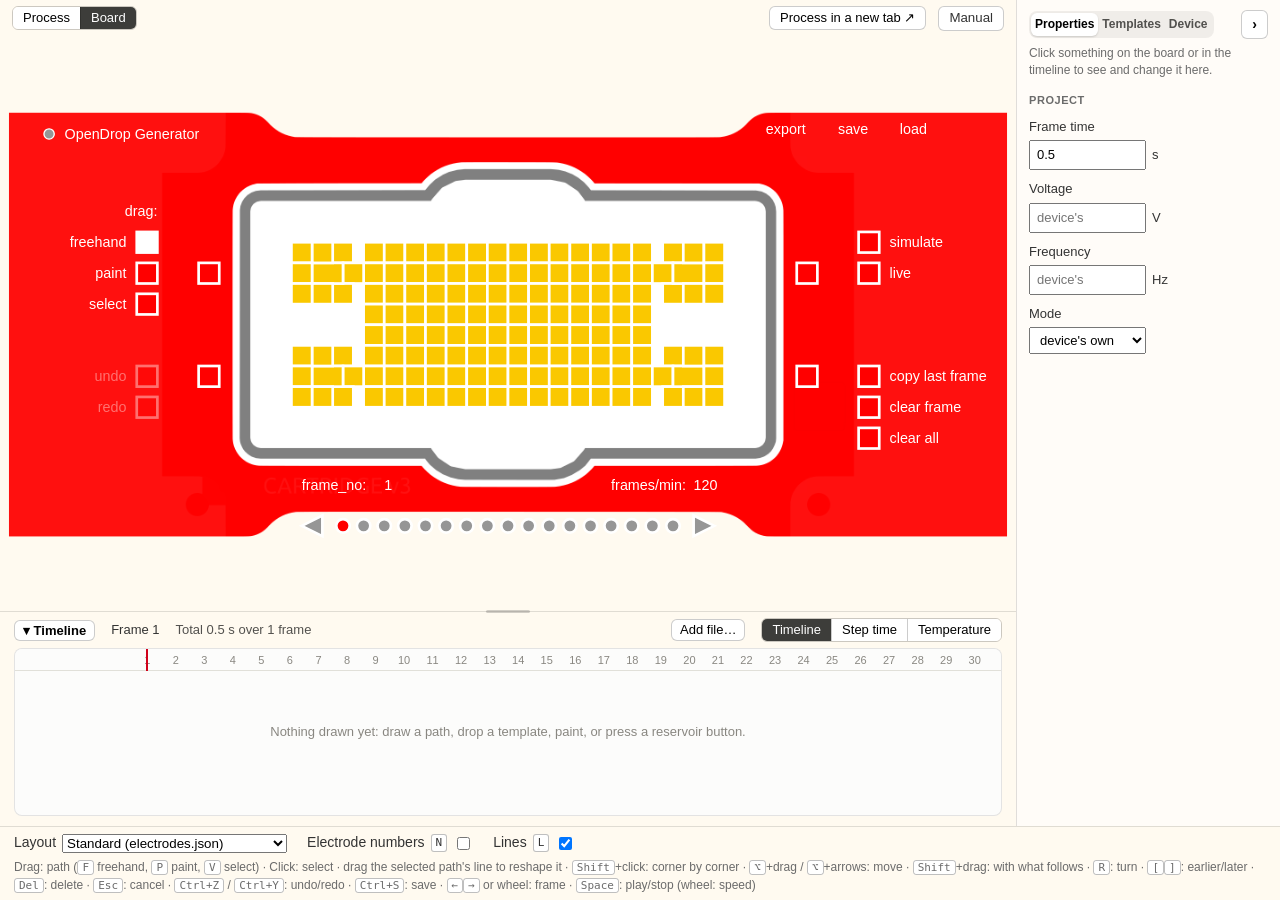
==== index.html @ f2b0760f "Messages on the device's screen; Ask/Measure can show on it - Custom firmware byte 17 (ControlBytesI" ====
<!DOCTYPE html>
<html lang="en">
<head>
  <meta charset="utf-8">
  <meta name="viewport" content="width=device-width, initial-scale=1">
  <title>OpenDrop Generator</title>
  <link rel="stylesheet" href="css/app.css">
</head>
<body>
  <div id="main">
    <div id="work">
      <div id="stage">
        <div id="viewbar">
          <span class="segmented" role="group" aria-label="View">
            <button type="button" data-view="process" aria-pressed="false"
                    title="The process: tiles for each step, decisions and loops">Process</button>
            <button type="button" data-view="board" aria-pressed="true" title="The electrode board">Board</button>
          </span>
          <span id="viewbar-where"></span>
          <span class="spacer"></span>
          <span id="run-controls" hidden>
            <button type="button" id="run-start" title="Run the process from Start: each step plays on the board, and you are asked at Measure and Ask tiles. With live on, the OpenDrop follows the run">▶ Run</button>
            <button type="button" id="run-pause" hidden>⏸ Pause</button>
            <button type="button" id="run-stop" hidden>■ Stop</button>
            <span id="run-state"></span>
          </span>
          <button type="button" id="open-tab" title="The other view in a second browser tab; both stay in step">Board in a new tab ↗</button>
          <a id="manual-link" href="manual.html" target="_blank" rel="noopener"
             title="How to use the app, with examples of processes (opens in a new tab)">Manual</a>
        </div>
        <div id="stage-area">
          <svg id="board" xmlns="http://www.w3.org/2000/svg" preserveAspectRatio="xMidYMid meet"
               role="img" aria-label="OpenDrop electrode array"></svg>
          <div id="process-view" hidden></div>
          <div id="run-log" class="run-log" hidden></div>
        </div>
      </div>

      <section id="timing" aria-label="Frame timing">
        <div id="timing-resize" role="separator" aria-orientation="horizontal" aria-label="Timeline height"
             title="Drag to make the timeline taller or shorter; double-click for the usual height"></div>
        <div class="timing-bar">
          <button type="button" id="timing-toggle" class="panel-toggle" aria-expanded="true"
                  title="Minimise the timeline panel"><span class="arrow">▾</span> Timeline</button>
          <span class="timing-controls">
            <span>Frame <span id="time-frame-no">1</span></span>
          </span>
          <span id="time-total"></span>
          <span class="spacer"></span>
          <span class="chart-controls">
            <button type="button" id="add-file" title="Add an OpenDrop .json file to the project, from the frame on screen">Add file…</button>
            <span class="segmented" role="group" aria-label="View">
              <button type="button" data-view="timeline" aria-pressed="true">Timeline</button>
              <button type="button" data-view="step" aria-pressed="false">Step time</button>
              <button type="button" data-view="temp" aria-pressed="false">Temperature</button>
            </span>
          </span>
        </div>
        <div id="timeline"></div>
        <!-- The legend sits inside the chart, so switching views never changes the bar above. -->
        <div id="chart" hidden><span id="chart-legend"><i class="swatch plain"></i>a step<i class="swatch own"></i>a wait</span></div>
        <div id="temp-box" hidden>
          <div class="temp-bar">
            <span class="segmented" role="group" aria-label="Heater a click sets">
              <button type="button" data-heater="0" aria-pressed="true"><i class="swatch t1"></i>T1</button>
              <button type="button" data-heater="1" aria-pressed="false"><i class="swatch t2"></i>T2</button>
              <button type="button" data-heater="2" aria-pressed="false"><i class="swatch t3"></i>T3</button>
            </span>
            <span class="temp-key"><i class="key solid"></i>target <i class="key dashed"></i>estimate
              <i class="key dot"></i>measured <i class="key diamond"></i>waits</span>
            <span class="spacer"></span>
            <label title="How fast the heaters are assumed to warm up, for estimating waits without a device">Warms
              <input type="number" id="rate-up" min="0.1" max="600" step="any"> °C/min</label>
            <label title="How fast they are assumed to cool down">cools
              <input type="number" id="rate-down" min="0.1" max="600" step="any"> °C/min</label>
          </div>
          <div id="temp-chart"></div>
        </div>
      </section>
    </div>

    <aside id="templates" aria-label="Actions and templates">
      <button type="button" id="templates-tab" class="side-tab" aria-expanded="false"
              title="Show the panel">Properties · Templates · Device</button>
      <div id="panel">
        <div class="panel-head">
          <div class="tabs" role="tablist" aria-label="Panel">
            <button type="button" role="tab" id="tab-properties" data-tab="properties" aria-selected="true"
                    aria-controls="properties">Properties</button>
            <button type="button" role="tab" id="tab-templates" data-tab="templates" aria-selected="false"
                    aria-controls="library">Templates</button>
            <button type="button" role="tab" id="tab-device" data-tab="device" aria-selected="false"
                    aria-controls="device">Device <span id="tab-device-dot" class="dot off"></span></button>
          </div>
          <button type="button" id="templates-min" class="panel-toggle" aria-expanded="true"
                  title="Minimise the panel">›</button>
        </div>

        <div id="properties" role="tabpanel" aria-labelledby="tab-properties">
          <div id="tile-props" hidden></div>
          <div id="props-none">
            <p class="hint">Click something on the board or in the timeline to see and change it here.</p>
            <p id="props-summary" class="info"></p>
            <h3 class="props-settings">Project</h3>
            <label class="field" title="How long every step lasts (a Wait, or waiting for the heaters, lasts its own time)">Frame time
              <span class="with-unit"><input type="number" id="time-default" min="0.01" max="3600" step="any"
                     inputmode="decimal"> s</span></label>
            <div class="hv-fields" title="The electrodes' high voltage for this project (custom firmware OpenDropVCustom). Empty: the device keeps its own setting. Sent to a connected device when it changes or connects">
              <label class="field">Voltage
                <span class="with-unit"><input type="number" id="hv-volts" min="50" max="240" step="1"
                       placeholder="device's" inputmode="numeric"> V</span></label>
              <label class="field">Frequency
                <span class="with-unit"><input type="number" id="hv-hz" min="100" max="1000" step="10"
                       placeholder="device's" inputmode="numeric"> Hz</span></label>
              <label class="field">Mode
                <select id="hv-mode"><option value="">device's own</option><option value="ac">AC</option><option value="dc">DC</option></select></label>
            </div>
          </div>
          <div id="props" hidden>
            <h3 id="prop-kind">Selected</h3>
            <p id="prop-tile" class="hint" hidden></p>
            <label class="field">Name <input type="text" id="prop-name" maxlength="80" autocomplete="off"></label>
            <label class="field"><span>Droplet <span id="prop-droplet-short" class="short-name"
                     title="Its short name, used when droplets merge"></span></span>
              <input type="text" id="prop-droplet" maxlength="60" autocomplete="off" list="droplet-names"></label>
            <div class="field">Starts
              <span class="row">
                <select id="prop-start-mode">
                  <option value="frame">at frame</option>
                  <option value="after">after</option>
                </select>
                <input type="number" id="prop-start" min="1" step="1" title="First frame">
              </span>
              <span id="prop-after">
                <span id="prop-after-list"></span>
                <span class="row">
                  <button type="button" id="prop-after-add">+ also wait for…</button>
                  <label class="inline">then wait <input type="number" id="prop-delay" min="0" max="199" step="1"> frames</label>
                </span>
              </span>
            </div>
            <div class="field" id="prop-turn">Turn
              <span class="row">
                <button type="button" id="prop-turn-left" title="A quarter turn back (Shift+R)">↺ back</button>
                <button type="button" id="prop-turn-right" title="A quarter turn clockwise (R)">↻ clockwise</button>
              </span>
            </div>
            <div class="field" id="prop-size-row">Size
              <select id="prop-size"><option value="2">2 × 2</option><option value="3">3 × 3</option></select></div>
            <div class="field" id="prop-dir-row">Goes round
              <select id="prop-dir" title="Which way the droplet goes round; it starts and ends on the same electrode either way">
                <option value="cw">↻ clockwise</option><option value="ccw">↺ counter-clockwise</option></select></div>
            <label class="field" id="prop-length-row">Over (electrodes)
              <input type="number" id="prop-length" min="2" max="6" step="1"></label>
            <label class="field" id="prop-rounds-row">Rounds
              <input type="number" id="prop-rounds" min="1" max="20" step="1"></label>
            <label class="field" id="prop-frames-row">Frames
              <input type="number" id="prop-frames" min="1" step="1"></label>
            <div class="field" id="prop-temps-row">Heaters
              <span class="temp-inputs">
                <label><i class="swatch t1"></i>T1 <input type="number" id="prop-t1" min="20" max="120" step="1" placeholder="—"> °C</label>
                <label><i class="swatch t2"></i>T2 <input type="number" id="prop-t2" min="20" max="120" step="1" placeholder="—"> °C</label>
                <label><i class="swatch t3"></i>T3 <input type="number" id="prop-t3" min="20" max="120" step="1" placeholder="—"> °C</label>
              </span>
              <span class="hint">Empty: that heater stays as it was.</span>
            </div>
            <label class="check" id="prop-heatwait-row"><input type="checkbox" id="prop-heatwait"> Wait until the heaters
              get there</label>
            <label class="field" id="prop-tolerance-row">Close enough within
              <span class="with-unit"><input type="number" id="prop-tolerance" min="0.1" max="20" step="any"> °C</span></label>
            <div class="field" id="prop-magnet-row">Magnet
              <span class="row">
                <select id="prop-magnet"><option value="1">Magnet 1</option><option value="2">Magnet 2</option></select>
                <select id="prop-magnet-on"><option value="on">on</option><option value="off">off</option></select>
              </span>
            </div>
            <label class="field" id="prop-message-row" title="Shown on the OpenDrop's screen (custom firmware) from this frame on, while live or in a run; empty clears it">Text on the device's screen (up to 20 characters)
              <input type="text" id="prop-message" maxlength="20" placeholder="empty: clears the screen" autocomplete="off">
              <small id="prop-message-count" class="hint">0 / 20</small></label>
            <datalist id="droplet-names"></datalist>
            <p id="prop-info" class="info"></p>
            <div class="maker-buttons">
              <button type="button" id="prop-delete">Delete</button>
            </div>
          </div>
        </div>

        <div id="library" role="tabpanel" aria-labelledby="tab-templates" hidden>
          <p class="hint">Drag one onto the electrode the droplet is on. It starts in the frame on
            screen. <kbd>R</kbd> turns it while you drag, <kbd>Esc</kbd> cancels.</p>
          <div class="list-head">
            <h3>Yours</h3>
            <button type="button" id="template-new">+ New</button>
          </div>
          <ul id="my-templates" class="template-list"></ul>
          <p id="no-templates" class="empty">None yet. Press <b>+ New</b>, draw the operation and save
            it, or press ✎ on a built-in one to start from a copy.</p>
          <h3>Built in</h3>
          <div id="builtin-templates"></div>
          <div class="panel-foot">
            <button type="button" id="template-export">Export…</button>
            <button type="button" id="template-import">Import…</button>
          </div>
        </div>

        <div id="device" role="tabpanel" aria-labelledby="tab-device" hidden>
          <p id="device-unsupported" class="hint" hidden>This browser can't reach USB devices. Open the
            page in Chrome or Edge on a computer.</p>
          <div class="device-head">
            <span id="device-dot" class="dot off"></span>
            <div>
              <h3 id="device-state">Not connected</h3>
              <p id="device-port" class="info"></p>
            </div>
          </div>
          <div class="row">
            <button type="button" id="device-connect" class="primary">Connect…</button>
            <button type="button" id="device-disconnect" hidden>Disconnect</button>
            <button type="button" id="device-sim" hidden
                    title="A pretend OpenDrop in this page, for trying things without the device">Simulated OpenDrop</button>
          </div>
          <p id="device-pick-hint" class="hint">In the list the browser shows, look for the <b>Feather M0</b> device.</p>
          <label class="check"><input type="checkbox" id="device-auto"> Reconnect automatically when the page
            opens or the device is plugged in</label>

          <section class="device-part" id="device-live-part">
            <h4>Live</h4>
            <p class="hint">Switch live on and off with the red <b>live</b> box on the board, under
              simulate: the device then shows the frame on screen.</p>
            <div class="row">
              <button type="button" id="device-alloff" title="Live off, and every electrode off on the device">Switch all off</button>
            </div>
          </section>

          <section class="device-part" id="device-feedback-part" hidden>
            <h4>Feedback</h4>
            <label class="check"><input type="checkbox" id="device-feedback"> Show where the device senses
              droplets (dots on the board)</label>
            <p id="device-sensed" class="info"></p>
          </section>

          <section class="device-part" id="device-hv-part">
            <h4>High voltage</h4>
            <p id="device-hv-now" class="info"></p>
            <div class="row">
              <button type="button" id="device-hv-save" title="The device takes the project's voltage, frequency and mode and keeps them after it is switched off (written to its memory, with its sound and feedback settings)">Save to device</button>
            </div>
            <p class="hint">Set them for the project in Properties, under the frame time; they go to the device
              when it connects and whenever they change, until it is switched off. <b>Save to device</b> keeps
              them on it for good. Needs the custom firmware (OpenDropVCustom).</p>
          </section>

          <section class="device-part" id="device-temps-part" hidden>
            <h4>Temperatures</h4>
            <table id="device-temps">
              <thead><tr><th></th><th>Now</th><th>Target</th></tr></thead>
              <tbody></tbody>
            </table>
          </section>

          <section class="device-part">
            <h4>Sequence on the device</h4>
            <p id="device-seq" class="info"></p>
            <div class="row">
              <button type="button" id="device-load">Send to device</button>
              <button type="button" id="device-run" title="The device plays the sequence sent to it on its own, without this page (not the process's ▶ Run)">Run on the device</button>
              <button type="button" id="device-stop">Stop</button>
            </div>
            <p id="device-run-state" class="info"></p>
            <p id="device-seq-note" class="hint">To run on its own, with each frame's time, the device needs
              firmware that takes a whole sequence (protocol 1, see docs/device-protocol.md). Today's
              firmware only follows live frames: use live and play instead.</p>
          </section>
        </div>
      </div>

      <div id="maker" hidden>
        <div class="panel-head"><h2 id="maker-title">New template</h2></div>
        <p class="hint">Draw the operation on the array with any of the tools, starting in frame 1.
          The template is dropped by the leftmost electrode of
          its first frame (the top one if there are several).</p>
        <label class="field">Name <input type="text" id="template-name" maxlength="60" autocomplete="off"></label>
        <p id="maker-info" class="info"></p>
        <div class="maker-buttons">
          <button type="button" id="template-save" class="primary">Save template</button>
          <button type="button" id="template-cancel">Cancel</button>
        </div>
      </div>
    </aside>
  </div>

  <footer id="bar">
    <label>Layout <select id="layout"></select></label>
    <label>Electrode numbers <kbd>N</kbd> <input type="checkbox" id="numbers"></label>
    <label>Lines <kbd>L</kbd> <input type="checkbox" id="lines"></label>
    <span id="status" role="status" aria-live="polite"></span>
    <span id="help">
      Drag: path (<kbd>F</kbd> freehand, <kbd>P</kbd> paint, <kbd>V</kbd> select) ·
      Click: select · drag the selected path's line to reshape it · <kbd>Shift</kbd>+click: corner by corner ·
      <kbd>⌥</kbd>+drag / <kbd>⌥</kbd>+arrows: move · <kbd>Shift</kbd>+drag: with what follows · <kbd>R</kbd>: turn ·
      <kbd>[</kbd><kbd>]</kbd>: earlier/later · <kbd>Del</kbd>: delete · <kbd>Esc</kbd>: cancel ·
      <kbd data-pc="Ctrl+Z">⌘Z</kbd> / <kbd data-pc="Ctrl+Y">⇧⌘Z</kbd>: undo/redo · <kbd data-pc="Ctrl+S">⌘S</kbd>: save ·
      <kbd>←</kbd><kbd>→</kbd> or wheel: frame · <kbd>Space</kbd>: play/stop (wheel: speed)
    </span>
  </footer>

  <input type="file" id="file-input" accept=".json,.odproj.json,application/json" hidden>
  <input type="file" id="template-file" accept=".json,application/json" hidden>
  <input type="file" id="add-file-input" accept=".json,application/json" hidden>
  <div id="drag-ghost" hidden></div>

  <!-- Plain scripts (not modules) so the page also works when opened straight from disk. -->
  <script src="js/layouts-data.js"></script>
  <script src="js/layout.js"></script>
  <script src="js/model.js"></script>
  <script src="js/heat.js"></script>
  <script src="js/paths.js"></script>
  <script src="js/templates.js"></script>
  <script src="js/lines.js"></script>
  <script src="js/compile.js"></script>
  <script src="js/process.js"></script>
  <script src="js/stretch.js"></script>
  <script src="js/schedule.js"></script>
  <script src="js/device.js"></script>
  <script src="js/project.js"></script>
  <script src="js/editor.js"></script>
  <script src="js/runner.js"></script>
  <script src="js/jsonio.js"></script>
  <script src="js/device-sim.js"></script>
  <script src="js/serial.js"></script>
  <script src="js/view.js"></script>
  <script src="js/chart.js"></script>
  <script src="js/tempchart.js"></script>
  <script src="js/timeline.js"></script>
  <script src="js/processview.js"></script>
  <script src="js/processpanel.js"></script>
  <script src="js/sync.js"></script>
  <script src="js/devicepanel.js"></script>
  <script src="js/app.js"></script>
</body>
</html>
---- css/app.css ----
:root {
  --background: rgb(255, 250, 240); /* the original's background(255, 250, 240) */
  --line: rgba(0, 0, 0, 0.12);
  --muted: #6b6b6b;
  --accent: #2a78d6;
  /* Chart roles (validated: own-time accent vs the recessive default gray). */
  --chart-surface: #fcfcfb;
  --chart-own: #2a78d6;
  --chart-plain: #9c9a92;
  --chart-grid: #e1e0d9;
  --chart-axis: #c3c2b7;
  --ink-primary: #0b0b0b;
  --ink-secondary: #52514e;
  --ink-muted: #898781;
}

* {
  box-sizing: border-box;
}

/* Hidden means hidden, whatever display a rule gives the element. */
[hidden] {
  display: none !important;
}

html,
body {
  height: 100%;
  margin: 0;
}

body {
  display: flex;
  flex-direction: column;
  background: var(--background);
  color: #333;
  font: 14px/1.4 -apple-system, BlinkMacSystemFont, "Segoe UI", Helvetica, Arial, sans-serif;
}

/* Board and timing strip on the left, templates panel on the right, bar along the bottom. */
#main {
  display: flex;
  flex: 1 1 0;
  min-height: 0;
}

#work {
  display: flex;
  flex: 1 1 0;
  flex-direction: column;
  min-width: 0;
}

#stage {
  display: flex;
  flex: 1 1 0;
  flex-direction: column;
  min-height: 0;
}

/* The bar over the stage: Process | Board, where the board is in the process, the run. */
/* One row, always: text that changes while a run goes (where, run state) is cut with … rather
   than wrapping, which would take a row from the board and make it jump smaller and back. */
#viewbar {
  display: flex;
  flex: none;
  flex-wrap: nowrap;
  align-items: center;
  gap: 4px 12px;
  padding: 6px 12px;
  font-size: 13px;
}

#viewbar .spacer {
  flex: 1;
}

#viewbar button {
  padding: 2px 10px;
  border: 1px solid rgba(0, 0, 0, 0.2);
  border-radius: 6px;
  background: #fff;
  cursor: pointer;
}

#viewbar .segmented button {
  border: 0;
  border-radius: 0;
}

/* The manual, as a link that looks like the bar's buttons. */
#manual-link {
  padding: 2px 10px;
  border: 1px solid rgba(0, 0, 0, 0.2);
  border-radius: 6px;
  background: #fff;
  color: inherit;
  font-size: 13.3px;
  text-decoration: none;
}

#manual-link:hover {
  border-color: rgba(0, 0, 0, 0.35);
}

#viewbar .segmented button + button {
  border-left: 1px solid rgba(0, 0, 0, 0.2);
}

#viewbar .segmented button[aria-pressed="true"] {
  background: #3d3d3a;
  color: #fff;
}

#viewbar-where {
  flex: 0 1 auto;
  min-width: 0;
  overflow: hidden;
  color: var(--ink-secondary);
  font-weight: 600;
  text-overflow: ellipsis;
  white-space: nowrap;
}

#viewbar > :not(#viewbar-where):not(.spacer):not(#run-controls) {
  flex: none;
  white-space: nowrap;
}

#run-controls {
  display: inline-flex;
  flex: 0 1 auto;
  align-items: center;
  gap: 6px;
  min-width: 0;
}

#run-controls button {
  flex: none;
  white-space: nowrap;
}

#run-start {
  border-color: #1e7d32 !important;
  background: #1e7d32 !important;
  color: #fff;
}

#run-state {
  min-width: 0;
  overflow: hidden;
  color: #1e7d32;
  font-variant-numeric: tabular-nums;
  font-weight: 600;
  text-overflow: ellipsis;
  white-space: nowrap;
}

#stage-area {
  position: relative;
  flex: 1 1 0;
  min-height: 0;
}

button {
  font: inherit;
}

#board {
  position: absolute;
  inset: 0;
  width: 100%;
  height: 100%;
  touch-action: none; /* dragging on a touch screen edits instead of scrolling */
  user-select: none;
  -webkit-user-select: none;
}

/* While a run goes (nothing can be changed), the red frame and its buttons are greyed a bit; the
   electrodes and droplets stay as they are. */
#board .frame,
#board .labels,
#board .controls {
  transition: filter 0.2s, opacity 0.2s;
}

#board.running .frame,
#board.running .labels,
#board.running .controls {
  filter: saturate(0.35);
  opacity: 0.75;
}

#board rect,
#board circle,
#board polygon {
  stroke: #fff;
  stroke-width: 6;
}

#board text {
  fill: #fff;
  stroke: none;
  font: 500 32px "Ubuntu", "Helvetica Neue", Helvetica, Arial, sans-serif;
  pointer-events: none;
}

#board .numbers text {
  fill: rgb(123, 123, 123);
  font-size: 20px;
  text-anchor: middle;
  dominant-baseline: central;
}

#board text.end {
  text-anchor: end;
}

/* Left-hand controls: the whole box + label area is clickable and shows a hover tip. */
#board .hit {
  fill: transparent;
  stroke: none;
}

#board .unavailable {
  opacity: 0.4;
}

/* The path being drawn (not yet added to the sequence). */
#board .electrodes rect.path {
  fill: rgb(140, 190, 255);
}

#board .electrodes rect.path-end {
  fill: rgb(0, 90, 255);
}

/* A template that doesn't fit where it is being dragged. */
#board .electrodes rect.bad {
  fill: rgb(255, 165, 165);
}

#board .electrodes rect.bad-end {
  fill: rgb(215, 30, 30);
}

/* The other droplet a change would touch, where it is in that frame. */
#board .electrodes rect.clash {
  fill: rgb(120, 10, 10);
}

#board .path-badge.bad rect {
  fill: rgb(170, 20, 20);
}

#board .path-layer {
  pointer-events: none;
}

#board .path-line {
  fill: none;
  stroke: rgb(0, 45, 170);
  stroke-width: 8;
  stroke-linecap: round;
  stroke-linejoin: round;
  opacity: 0.85;
}

#board .path-arrows {
  fill: rgb(0, 45, 170);
  stroke: none;
}

#board .path-line.bad {
  stroke: rgb(200, 20, 20);
}

#board .path-arrows.bad {
  fill: rgb(200, 20, 20);
}

#board .path-start {
  fill: rgb(0, 45, 170);
  stroke-width: 4;
}

#board .path-badge rect {
  fill: rgb(0, 45, 170);
  stroke-width: 3;
}

#board .path-badge text {
  font-size: 26px;
  text-anchor: middle;
  dominant-baseline: central;
}

/* The selected action: its electrodes in the frame on screen outlined, its other frames faint. */
#board .electrodes rect.selected {
  stroke: rgb(0, 45, 170);
  stroke-width: 8;
}

#board .electrodes rect.footprint {
  fill: rgb(255, 222, 120);
}

/* Droplet paths saved as lines, and the way templates move their droplets: thin, in their
   droplet's colour (set inline), with small arrows the way the droplet goes. */
#board .lines,
#board .handles {
  pointer-events: none;
}

#board .lines .line {
  fill: none;
  stroke-width: 7;
  stroke-linecap: round;
  stroke-linejoin: round;
  opacity: 0.55;
}

#board .lines .arrows {
  stroke: none;
  opacity: 0.85;
}

#board .lines .line.selected {
  stroke-width: 12;
  opacity: 0.9;
}

#board .lines .arrows.selected {
  opacity: 1;
}

#board .lines .line.moving {
  stroke: rgb(0, 45, 170) !important;
  opacity: 0.9;
}

#board .lines .arrows.moving {
  fill: rgb(0, 45, 170) !important;
}

#board .lines .line.bad {
  stroke: rgb(200, 20, 20) !important;
  stroke-dasharray: 18 14;
  opacity: 0.9;
}

#board .lines .arrows.bad {
  fill: rgb(200, 20, 20) !important;
}

/* The selected path's points: start ring, end dot, corner squares, wait diamonds. */
#board .handles .handle {
  fill: #fff;
  stroke: rgb(0, 45, 170);
  stroke-width: 5;
}

#board .handles .handle.end {
  fill: rgb(0, 45, 170);
  stroke: #fff;
}

#board .handles .handle.wait {
  fill: rgb(255, 170, 0);
}

/* "+3 s" beside a point where the droplet waits. */
#board .handles .wait-label {
  fill: rgb(0, 45, 170);
  stroke: #fff;
  stroke-width: 6;
  stroke-linejoin: round;
  paint-order: stroke;
  font-size: 24px;
  font-weight: 700;
}

#bar {
  display: flex;
  flex-wrap: wrap;
  align-items: center;
  gap: 6px 20px;
  padding: 6px 14px;
  border-top: 1px solid rgba(0, 0, 0, 0.12);
}

#bar label {
  display: inline-flex;
  align-items: center;
  gap: 6px;
}

/* Its own width doesn't count when the bar wraps (basis 0), so a long message doesn't push the
   help onto another row and shrink the board; it is cut with … and shown whole on hover. */
#status {
  flex: 1 1 0;
  min-width: 14em;
  overflow: hidden;
  text-overflow: ellipsis;
  white-space: nowrap;
}

#status.warn {
  color: #8a5a00;
}

#status.error {
  color: #b00020;
}

#help {
  color: #6b6b6b;
  font-size: 12px;
}

kbd {
  padding: 0 4px;
  border: 1px solid rgba(0, 0, 0, 0.25);
  border-radius: 3px;
  background: #fff;
  font: 11px/1.5 ui-monospace, Menlo, Consolas, monospace;
}

/* ---- Timing strip ------------------------------------------------------------------------ */

#timing {
  --timeline-h: 168px; /* the timeline's and the chart's height: drag the edge above to change it */
  position: relative;
  flex: 0 0 auto;
  padding: 6px 14px 10px;
  border-top: 1px solid var(--line);
}

/* The timeline's top edge: drag it up or down. */
#timing-resize {
  position: absolute;
  top: -5px;
  right: 0;
  left: 0;
  z-index: 6;
  height: 9px;
  cursor: row-resize;
  touch-action: none;
}

#timing-resize::after {
  position: absolute;
  top: 3px;
  left: 50%;
  width: 44px;
  height: 3px;
  margin-left: -22px;
  border-radius: 2px;
  background: rgba(0, 0, 0, 0.18);
  content: "";
}

#timing-resize:hover::after,
#timing-resize.dragging::after {
  background: var(--accent);
}

#timing.minimised #timing-resize {
  display: none;
}

.timing-bar {
  display: flex;
  flex-wrap: wrap;
  align-items: center;
  gap: 6px 16px;
  font-size: 13px;
}

.timing-bar label {
  display: inline-flex;
  align-items: center;
  gap: 6px;
}

.timing-bar input[type="number"] {
  width: 5.5em;
  font: inherit;
}

.timing-bar .spacer {
  flex: 1;
}

.timing-controls,
.chart-controls {
  display: contents; /* their items wrap with the rest of the bar */
}

.panel-toggle {
  min-width: 26px;
  padding: 0 8px;
  font-weight: 600;
  border: 1px solid rgba(0, 0, 0, 0.2);
  border-radius: 6px;
  background: #fff;
  cursor: pointer;
  line-height: 1.5;
}

/* Minimised: one line with the total; the board gets the room. */
#timing.minimised .timing-controls,
#timing.minimised .chart-controls,
#timing.minimised #temp-box,
#timing.minimised #chart {
  display: none;
}

#timing.minimised {
  padding-bottom: 6px;
}

#time-total {
  color: var(--ink-secondary);
}

/* In the chart's top strip (the plot starts below it), so it takes no room in the bar. */
#chart-legend {
  position: absolute;
  top: 6px;
  right: 16px;
  z-index: 1;
  color: var(--ink-secondary);
  font-size: 12px;
  pointer-events: none;
}

#chart-legend .swatch {
  display: inline-block;
  width: 10px;
  height: 10px;
  margin: 0 5px 0 12px;
  border-radius: 2px;
  vertical-align: -1px;
}

.swatch.plain {
  background: var(--chart-plain);
}

.swatch.own {
  background: var(--chart-own);
}

.segmented {
  display: inline-flex;
  overflow: hidden;
  border: 1px solid rgba(0, 0, 0, 0.2);
  border-radius: 6px;
}

.segmented button {
  padding: 2px 10px;
  border: 0;
  background: #fff;
  cursor: pointer;
}

.segmented button + button {
  border-left: 1px solid rgba(0, 0, 0, 0.2);
}

.segmented button[aria-pressed="true"] {
  background: #3d3d3a;
  color: #fff;
}

#chart {
  position: relative;
  height: var(--timeline-h); /* the same as the timeline, so switching views moves nothing */
  margin-top: 6px;
  overflow: hidden;
  border: 1px solid rgba(11, 11, 11, 0.1);
  border-radius: 8px;
  background: var(--chart-surface);
}

#timeline {
  position: relative;
  height: var(--timeline-h);
  margin-top: 6px;
  overflow: hidden;
  border: 1px solid rgba(11, 11, 11, 0.1);
  border-radius: 8px;
  background: var(--chart-surface);
}

#timing.minimised #timeline {
  display: none;
}

.tl-scroll {
  position: absolute;
  inset: 0;
  overflow: auto;
}

/* Nothing in the timeline is text to select: dragging the ruler or clips shouldn't highlight it. */
.tl-canvas {
  position: relative;
  min-height: 100%;
  user-select: none;
  -webkit-user-select: none;
}

.tl-ruler {
  position: sticky;
  top: 0;
  z-index: 3;
  height: 22px;
  border-bottom: 1px solid var(--chart-grid);
  background: var(--chart-surface);
  cursor: pointer;
}

.tl-tick {
  position: absolute;
  top: 4px;
  transform: translateX(-50%);
  color: var(--ink-muted);
  font-size: 11px;
  font-variant-numeric: tabular-nums;
  pointer-events: none;
}

.tl-body {
  position: relative;
}

.tl-track {
  position: relative;
  border-bottom: 1px solid var(--chart-grid);
}

.tl-head {
  position: sticky;
  left: 0;
  z-index: 2;
  display: flex;
  align-items: center;
  gap: 6px;
  width: 118px;
  height: 100%;
  padding: 0 8px;
  border-right: 1px solid var(--chart-grid);
  background: #f3f2ee;
  font-size: 12px;
  font-weight: 600;
}

.tl-chip {
  flex: none;
  width: 9px;
  height: 9px;
  border-radius: 50%;
  background: var(--c);
}

/* A droplet's short name (D1 ...), as merged droplets are named by it; then its full name. */
.tl-short {
  flex: none;
  color: var(--c);
  font-weight: 700;
}

.tl-short + .tl-name {
  color: var(--ink-muted);
  font-weight: 500;
}

.tl-name {
  overflow: hidden;
  text-overflow: ellipsis;
  white-space: nowrap;
}

.tl-clip {
  position: absolute;
  display: flex;
  align-items: center;
  gap: 4px;
  height: 20px;
  padding: 0 5px;
  overflow: hidden;
  border: 1px solid color-mix(in srgb, var(--c) 60%, white);
  border-radius: 5px;
  background: color-mix(in srgb, var(--c) 16%, white);
  color: #222;
  font-size: 11px;
  white-space: nowrap;
  cursor: grab;
  user-select: none;
  -webkit-user-select: none;
  touch-action: none;
}

.tl-clip.selected {
  border-color: var(--c);
  background: var(--c);
  color: #fff;
}

.tl-clip.problem {
  box-shadow: 0 0 0 2px #d0021b;
}

.tl-clip.broken {
  border: 1px dashed #d0021b;
  background: #fff;
  color: #b00020;
}

.tl-mark {
  flex: none;
  opacity: 0.8;
}

.tl-label {
  overflow: hidden;
  text-overflow: ellipsis;
}

.tl-links {
  position: absolute;
  left: 0;
  overflow: visible;
  pointer-events: none;
}

/* A droplet coming in from another track, in its colour (set inline), with an arrow. */
.tl-links .tl-link {
  fill: none;
  stroke-dasharray: 4 3;
  stroke-width: 1.5;
  opacity: 0.7;
}

.tl-links .tl-arrow {
  stroke: none;
}

.tl-playhead {
  position: absolute;
  top: 0;
  z-index: 4;
  width: 2px;
  margin-left: -1px;
  background: #d0021b;
  pointer-events: none;
}

.tl-ghost {
  position: absolute;
  z-index: 5;
  height: 20px;
  border: 2px dashed var(--accent);
  border-radius: 5px;
  background: rgba(42, 120, 214, 0.15);
  pointer-events: none;
}

.tl-ghost.bad {
  border-color: #d0021b;
  background: rgba(208, 2, 27, 0.12);
}

.tl-tip {
  position: absolute;
  z-index: 6;
  max-width: 260px;
  padding: 3px 8px;
  border-radius: 6px;
  background: rgba(20, 20, 20, 0.88);
  color: #fff;
  font-size: 12px;
  pointer-events: none;
}

.tl-tip.bad {
  background: #b00020;
}

.tl-empty {
  position: absolute;
  inset: 0;
  display: flex;
  align-items: center;
  justify-content: center;
  padding: 0 20px;
  color: var(--ink-muted);
  font-size: 13px;
  text-align: center;
  pointer-events: none;
}

.tl-ghost[hidden],
.tl-tip[hidden],
.tl-empty[hidden] {
  display: none;
}

#add-file {
  padding: 1px 8px;
  border: 1px solid rgba(0, 0, 0, 0.2);
  border-radius: 6px;
  background: #fff;
  cursor: pointer;
}

.chart-svg {
  display: block;
  width: 100%;
  height: 100%;
  cursor: pointer;
  touch-action: none;
}

.chart-svg:focus-visible {
  outline: 2px solid var(--accent);
  outline-offset: -2px;
}

.chart-svg .grid {
  stroke: var(--chart-grid);
  stroke-width: 1;
}

.chart-svg .baseline {
  stroke: var(--chart-axis);
  stroke-width: 1;
}

.chart-svg .tick {
  fill: var(--ink-muted);
  font: 11px system-ui, -apple-system, "Segoe UI", sans-serif;
  font-variant-numeric: tabular-nums;
}

.chart-svg .tick.y {
  text-anchor: end;
  dominant-baseline: central;
}

.chart-svg .tick.x {
  text-anchor: middle;
}

.chart-svg .tick.now {
  fill: var(--ink-primary);
  font-weight: 600;
}

.chart-svg .current {
  fill: rgba(42, 120, 214, 0.1);
}

.chart-svg .bar {
  fill: var(--chart-plain);
}

.chart-svg .bar.own {
  fill: var(--chart-own);
}

.chart-svg .bar.hover {
  opacity: 0.7;
}

.chart-tip {
  position: absolute;
  z-index: 2;
  padding: 4px 8px;
  border: 1px solid rgba(11, 11, 11, 0.12);
  border-radius: 6px;
  background: #fff;
  box-shadow: 0 2px 8px rgba(0, 0, 0, 0.08);
  color: var(--ink-secondary);
  font-size: 12px;
  white-space: nowrap;
  pointer-events: none;
}

.chart-tip strong {
  color: var(--ink-primary);
  font-size: 13px;
}

.chart-tip .sub {
  color: var(--ink-muted);
}

/* ---- Temperature view: heaters and magnets against time ----------------------------------- */

#temp-box {
  display: flex;
  flex-direction: column;
  height: var(--timeline-h);
  margin-top: 6px;
  overflow: hidden;
  border: 1px solid rgba(11, 11, 11, 0.1);
  border-radius: 8px;
  background: var(--chart-surface);
}

#temp-box[hidden] {
  display: none;
}

.temp-bar {
  display: flex;
  flex-wrap: wrap;
  align-items: center;
  gap: 4px 12px;
  padding: 6px 10px 0;
  color: var(--ink-secondary);
  font-size: 12px;
}

.temp-bar .spacer {
  flex: 1;
}

.temp-bar input {
  width: 4.5em;
}

.temp-bar .segmented button {
  font-size: 12px;
}

.swatch.t1, .swatch.t2, .swatch.t3 {
  display: inline-block;
  width: 10px;
  height: 10px;
  margin-right: 5px;
  border-radius: 50%;
  vertical-align: -1px;
}

.swatch.t1 { background: #2a78d6; }
.swatch.t2 { background: #eb6834; }
.swatch.t3 { background: #1baf7a; }

.temp-key .key {
  display: inline-block;
  width: 16px;
  height: 0;
  margin: 0 4px 0 8px;
  vertical-align: middle;
  border-top: 2px solid var(--ink-secondary);
}

.temp-key .key.dashed {
  border-top-style: dashed;
}

.temp-key .key.dot {
  width: 6px;
  height: 6px;
  border: 0;
  border-radius: 50%;
  background: var(--ink-secondary);
}

.temp-key .key.diamond {
  width: 7px;
  height: 7px;
  border: 0;
  background: var(--ink-secondary);
  transform: rotate(45deg);
}

#temp-chart {
  position: relative;
  flex: 1;
  min-height: 0;
}

.temp-svg {
  display: block;
  width: 100%;
  height: 100%;
  touch-action: none;
  user-select: none;
  -webkit-user-select: none;
}

.temp-svg:focus-visible {
  outline: 2px solid var(--accent);
  outline-offset: -2px;
}

.temp-svg .grid { stroke: var(--chart-grid); stroke-width: 1; }
.temp-svg .baseline { stroke: var(--chart-axis); stroke-width: 1; }

.temp-svg .tick {
  fill: var(--ink-muted);
  font: 11px system-ui, -apple-system, "Segoe UI", sans-serif;
  font-variant-numeric: tabular-nums;
}

.temp-svg .tick.y { text-anchor: end; dominant-baseline: central; }
.temp-svg .tick.x { text-anchor: middle; }
.temp-svg .current { fill: rgba(42, 120, 214, 0.1); }

.temp-svg .hold {
  fill: rgba(11, 11, 11, 0.05);
  stroke: rgba(11, 11, 11, 0.18);
  stroke-dasharray: 3 3;
}

.temp-svg .hold-label,
.temp-svg .empty-label {
  fill: var(--ink-muted);
  font: 11px system-ui, -apple-system, "Segoe UI", sans-serif;
  text-anchor: middle;
}

.temp-svg .empty-label { font-size: 12px; dominant-baseline: central; }

.temp-svg .target { fill: none; stroke-width: 2; stroke-linejoin: round; }
.temp-svg .estimate { fill: none; stroke-width: 1.5; stroke-dasharray: 4 3; opacity: 0.75; }
.temp-svg .reading { stroke: var(--chart-surface); stroke-width: 1; }

.temp-svg .series-label {
  fill: var(--ink-secondary);
  font: 600 11px system-ui, -apple-system, "Segoe UI", sans-serif;
  dominant-baseline: central;
}

.temp-svg .point {
  stroke: var(--chart-surface);
  stroke-width: 2;
  cursor: grab;
}

.temp-svg .point.selected,
.temp-svg .switch.selected {
  stroke: var(--ink-primary);
  stroke-width: 2;
}

.temp-svg .lane { fill: rgba(11, 11, 11, 0.04); cursor: pointer; }
.temp-svg .magnet-on { fill: #52514e; pointer-events: none; }
.temp-svg .switch { fill: var(--ink-primary); cursor: grab; }

/* Properties: the three heaters of a temperature setting. */
.temp-inputs {
  display: flex;
  flex-direction: column;
  gap: 4px;
}

.temp-inputs input {
  width: 5em;
}

/* ---- Board: heaters and magnets under it, heater zones round the electrodes -------------- */

#board .heat-zones rect {
  fill: none;
  stroke-width: 8;
  pointer-events: none;
}

#board .heat-strip rect {
  fill: #fff;
  stroke: rgba(11, 11, 11, 0.15);
  stroke-width: 2;
}

#board .heat-strip circle {
  fill: #d8d7d0;
  stroke: #fff;
  stroke-width: 3;
}

#board .heat-strip text {
  fill: #3d3d3a;
  font-size: 22px;
  dominant-baseline: central;
  font-variant-numeric: tabular-nums;
  white-space: pre;
}

#board .heat-strip .pill.off text { fill: #898781; }
#board .heat-strip .pill.there rect { stroke: #1baf7a; stroke-width: 3; }

/* On the red frame, under the pills: white. */
#board .heat-strip text.heat-wait {
  fill: #fff;
  text-anchor: middle;
  font-size: 22px;
  font-weight: 700;
}

#board .magnet-labels text {
  fill: #3d3d3a;
  font-size: 18px;
  font-weight: 700;
  text-anchor: middle;
  dominant-baseline: central;
}

/* ---- Side panel: actions and templates --------------------------------------------------- */

#templates {
  flex: 0 0 264px;
  min-width: 0;
  padding: 10px 12px;
  overflow-x: hidden; /* everything inside wraps or shrinks to the panel's width */
  overflow-y: auto;
  border-left: 1px solid var(--line);
  background: rgba(255, 255, 255, 0.55);
}

.panel-head {
  display: flex;
  align-items: center;
  justify-content: space-between;
  gap: 4px;
}

.panel-buttons {
  display: flex;
  gap: 6px;
}

/* Minimised: a thin tab down the right-hand side that brings the panel back. */
#templates .side-tab {
  display: none;
}

#templates.minimised {
  flex-basis: 34px;
  padding: 8px 4px;
}

#templates.minimised #panel,
#templates.minimised #maker {
  display: none;
}

#templates.minimised .side-tab {
  display: block;
  width: 100%;
  padding: 10px 0;
  writing-mode: vertical-rl;
  font-weight: 600;
}

#templates h2 {
  margin: 0;
  font-size: 15px;
}

#templates h3 {
  margin: 14px 0 6px;
  color: var(--muted);
  font-size: 11px;
  letter-spacing: 0.05em;
  text-transform: uppercase;
}

#templates .hint,
#templates .empty,
#templates .info {
  margin: 6px 0;
  color: var(--muted);
  font-size: 12px;
}

#templates .info {
  color: #333;
  font-weight: 600;
}

#templates button {
  padding: 3px 10px;
  border: 1px solid rgba(0, 0, 0, 0.2);
  border-radius: 6px;
  background: #fff;
  cursor: pointer;
}

#templates button.primary {
  border-color: var(--accent);
  background: var(--accent);
  color: #fff;
}

#templates button:disabled {
  cursor: default;
  opacity: 0.5;
}

/* A group of built-in templates under its name (merge and split, mixers). */
#templates .template-group {
  margin: 10px 0 5px;
  font-size: 12px;
  font-weight: 600;
}

.template-list {
  display: grid;
  grid-template-columns: minmax(0, 1fr); /* long names get an ellipsis instead of widening cards */
  gap: 6px;
  margin: 0;
  padding: 0;
  list-style: none;
}

.template {
  display: flex;
  align-items: center;
  gap: 8px;
  padding: 6px 6px 6px 8px;
  border: 1px solid rgba(0, 0, 0, 0.14);
  border-radius: 8px;
  background: #fff;
  cursor: grab;
  touch-action: pan-y; /* a sideways drag on a touch screen picks it up; up/down scrolls */
  user-select: none;
  -webkit-user-select: none;
}

.template:hover {
  border-color: var(--accent);
}

.template .mini {
  flex: none;
}

.template .text {
  flex: 1;
  min-width: 0;
}

.template .name {
  font-size: 13px;
  font-weight: 600;
  line-height: 1.25;
  overflow-wrap: anywhere;
}

.template .steps {
  color: var(--muted);
  font-size: 12px;
}

#templates .template button {
  padding: 1px 6px;
  border: 0;
  background: none;
  color: var(--muted);
  font-size: 15px;
  line-height: 1.2;
}

#templates .template button:hover {
  background: rgba(0, 0, 0, 0.07);
  color: #000;
}

.panel-foot,
.maker-buttons {
  display: flex;
  gap: 8px;
  margin-top: 14px;
}

/* Tabs: Properties | Templates | Device. */
.tabs {
  display: flex;
  gap: 0;
  padding: 2px;
  border-radius: 8px;
  background: rgba(0, 0, 0, 0.06);
}

/* Compact, so three tabs and the minimise button fit the panel even beside a scrollbar. */
#templates .tabs button {
  position: relative;
  padding: 3px 4px;
  white-space: nowrap;
  border: 0;
  font-size: 12px;
  border-radius: 6px;
  background: none;
  color: var(--ink-secondary);
  font-weight: 600;
}

#templates .tabs button[aria-selected="true"] {
  background: #fff;
  color: #000;
  box-shadow: 0 1px 2px rgba(0, 0, 0, 0.15);
}

.list-head {
  display: flex;
  align-items: center;
  justify-content: space-between;
  margin: 14px 0 6px;
}

#templates .list-head h3 {
  margin: 0;
}

/* Properties of the selected action. */
#properties .field,
#maker .field {
  display: grid;
  gap: 4px;
  margin-top: 10px;
  font-size: 13px;
}

#properties .field input,
#properties .field select,
#maker .field input {
  padding: 4px 6px;
  font: inherit;
}

#properties .row {
  display: flex;
  flex-wrap: wrap;
  align-items: center;
  gap: 6px;
}

#properties .row select {
  flex: 1;
  min-width: 0;
}

#properties .row input[type="number"] {
  width: 5em;
}

#properties .check {
  display: flex;
  width: fit-content; /* clicking beside a checkbox's words doesn't switch it */
  align-items: flex-start;
  gap: 6px;
  margin-top: 10px;
  font-size: 13px;
}

#properties .inline {
  display: inline-flex;
  align-items: center;
  gap: 4px;
  color: var(--ink-secondary);
  font-size: 12px;
}

#properties .inline input {
  width: 4.5em;
  padding: 2px 4px;
  font: inherit;
}

#prop-after,
#prop-after-list {
  display: grid;
  gap: 4px;
}

#prop-after-list .row button {
  padding: 1px 6px;
  border: 0;
  background: none;
  color: var(--muted);
}

#prop-info {
  color: #b00020;
  font-weight: 400;
}

#prop-info.ok {
  color: var(--ink-secondary);
}

.with-unit {
  display: flex;
  align-items: center;
  gap: 6px;
}

/* The project's fields line up: the Mode select as wide as the number fields. */
.with-unit input,
#hv-mode {
  box-sizing: border-box;
  width: 9em;
}

#drag-ghost {
  position: fixed;
  z-index: 10;
  padding: 3px 10px;
  border-radius: 12px;
  background: rgb(0, 45, 170);
  box-shadow: 0 2px 8px rgba(0, 0, 0, 0.2);
  color: #fff;
  font-size: 13px;
  white-space: nowrap;
  pointer-events: none;
}

body.dragging-template,
body.dragging-template * {
  cursor: grabbing !important;
}

/* A droplet's short name next to the Droplet field. */
#properties .short-name {
  color: var(--ink-muted);
  font-weight: 600;
}

/* --- the device ------------------------------------------------------------------------------ */

/* The connection dot by the title on the board, and in the Device tab: gray = not connected,
   amber = connecting, green = answering, red = not answering. */
#board .device-dot {
  fill: rgb(150, 150, 150);
  stroke: #fff;
  stroke-width: 3;
}

#board .device-dot.connecting {
  fill: rgb(255, 190, 0);
}

#board .device-dot.on {
  fill: rgb(0, 210, 0);
}

#board .device-dot.silent {
  fill: rgb(230, 0, 0);
}

/* Where the device senses a droplet (feedback). */
#board .sensed {
  pointer-events: none;
}

#board .sensed circle {
  fill: rgb(20, 30, 90);
  stroke: #fff;
  stroke-width: 4;
  opacity: 0.85;
}

.dot {
  display: inline-block;
  flex: none;
  width: 10px;
  height: 10px;
  border-radius: 50%;
  background: rgb(160, 160, 160);
  vertical-align: middle;
}

.dot.connecting {
  background: rgb(240, 175, 0);
}

.dot.on {
  background: rgb(0, 180, 0);
}

.dot.silent {
  background: rgb(220, 0, 0);
}

/* On the Device tab's corner while a device is connected. */
#tab-device-dot {
  position: absolute;
  top: 2px;
  right: 0;
  width: 7px;
  height: 7px;
}

#tab-device-dot.off {
  display: none;
}

#device .device-head {
  display: flex;
  align-items: center;
  gap: 8px;
  margin: 12px 0 8px;
}

#device .device-head .dot {
  width: 14px;
  height: 14px;
}

#device .device-head h3 {
  margin: 0;
  color: var(--ink-primary);
  font-size: 14px;
  letter-spacing: 0;
  text-transform: none;
}

#device .device-head .info {
  margin: 2px 0 0;
  color: var(--muted);
  font-weight: 500;
}

#device .row {
  display: flex;
  flex-wrap: wrap;
  gap: 6px;
  margin-top: 8px;
}

#device .check {
  display: flex;
  width: fit-content;
  align-items: flex-start;
  gap: 6px;
  margin-top: 8px;
  font-size: 13px;
}

#device .device-part {
  margin-top: 14px;
  padding-top: 4px;
  border-top: 1px solid rgba(0, 0, 0, 0.1);
}

#device h4 {
  margin: 8px 0 2px;
  font-size: 13px;
}

#device-temps {
  border-collapse: collapse;
  font-size: 13px;
}

#device-temps th,
#device-temps td {
  padding: 3px 10px 3px 0;
  text-align: left;
}

#device-temps thead th {
  color: var(--muted);
  font-size: 11px;
  font-weight: 600;
}

#device-temps td:nth-child(2) {
  min-width: 5em;
  font-variant-numeric: tabular-nums;
}

#device-temps input {
  width: 4.5em;
  padding: 2px 4px;
  font: inherit;
}

/* --- the process view ------------------------------------------------------------------------ */

#process-view {
  position: absolute;
  inset: 0;
  overflow: hidden;
  border-top: 1px solid var(--line);
  background-color: #fbfaf6;
}

.pv-canvas {
  position: absolute;
  inset: 0;
  width: 100%;
  height: 100%;
  outline: none;
  touch-action: none;
  user-select: none;
  -webkit-user-select: none;
}

.pv-palette {
  position: absolute;
  top: 10px;
  bottom: 10px;
  left: 10px;
  display: flex;
  flex-direction: column;
  gap: 3px;
  width: 116px;
  padding: 6px;
  overflow-y: auto;
  border: 1px solid var(--line);
  border-radius: 10px;
  background: rgba(255, 255, 255, 0.92);
  box-shadow: 0 1px 3px rgba(0, 0, 0, 0.08);
}

.pv-kind {
  display: flex;
  align-items: center;
  gap: 6px;
  padding: 3px 6px;
  border: 1px solid transparent;
  border-radius: 6px;
  background: none;
  font-size: 12px;
  text-align: left;
  cursor: grab;
  touch-action: none;
}

.pv-kind:hover {
  border-color: rgba(0, 0, 0, 0.15);
  background: #fff;
}

.pv-group {
  display: flex;
  flex-direction: column;
  gap: 1px;
}

.pv-group + .pv-group {
  margin-top: 4px;
}

.pv-group-name {
  padding: 2px 6px 1px;
  color: #777;
  font-size: 10px;
  font-weight: 700;
  letter-spacing: 0.04em;
  text-transform: uppercase;
}

/* Tile icons (palette, menus, headings, tiles): line drawings in the text's colour. */
.pv-icon {
  flex: none;
  fill: none;
  stroke: currentColor;
  stroke-width: 2;
  stroke-linecap: round;
  stroke-linejoin: round;
  overflow: visible;
  vertical-align: -3px;
}

.pv-icon .solid {
  fill: currentColor;
}

.with-icon {
  display: flex;
  align-items: center;
  gap: 6px;
}

.pv-menu button {
  display: flex;
  align-items: center;
  gap: 6px;
}

.pv-tools {
  position: absolute;
  top: 10px;
  right: 10px;
  display: flex;
  gap: 6px;
}

.pv-tools button,
.pv-menu button {
  padding: 3px 10px;
  border: 1px solid rgba(0, 0, 0, 0.2);
  border-radius: 6px;
  background: #fff;
  font-size: 12px;
  cursor: pointer;
}

.pv-menu {
  position: absolute;
  z-index: 5;
  display: grid;
  gap: 2px;
  padding: 6px;
  border: 1px solid var(--line);
  border-radius: 8px;
  background: #fff;
  box-shadow: 0 4px 14px rgba(0, 0, 0, 0.15);
}

.pv-menu button {
  border-color: transparent;
  text-align: left;
}

.pv-menu button:hover {
  background: #f0f0ec;
}

.pv-canvas text {
  fill: #222;
  font: 13px -apple-system, BlinkMacSystemFont, "Segoe UI", Helvetica, Arial, sans-serif;
  pointer-events: none;
}

.pv-canvas text.centre {
  text-anchor: middle;
}

.pv-canvas .pv-name {
  font-weight: 650;
}

.pv-canvas .pv-sub {
  fill: #666;
  font-size: 11px;
}

/* The droplets a tile works on, after its name. */
.pv-canvas .pv-drops {
  fill: #8a6d1f;
  font-size: 11px;
  font-weight: 600;
}

/* Parallel and Wait for all: their name on the bar. */
.pv-canvas .pv-bar-label {
  fill: #fff;
  font-size: 11px;
  font-weight: 650;
}

.pv-tile {
  cursor: grab;
}

.pv-shape {
  fill: #fff;
  stroke: #6c86c9;
  stroke-width: 1.5;
}

.pv-tile.unplaced .pv-shape {
  stroke: #c98a00;
  stroke-dasharray: 6 4;
}

.pv-tile.start .pv-shape,
.pv-tile.end .pv-shape {
  fill: #3d3d3a;
  stroke: #3d3d3a;
}

.pv-tile.start text,
.pv-tile.end text {
  fill: #fff;
}

/* In tiles the icons take the colour of the text next to them. */
.pv-canvas .pv-icon { color: #222; }
.pv-canvas .pv-tile.start .pv-icon,
.pv-canvas .pv-tile.end .pv-icon,
.pv-canvas .pv-tile.parallel .pv-icon,
.pv-canvas .pv-tile.join .pv-icon { color: #fff; }
.pv-canvas .pv-tile.decision .pv-icon { color: #666; }

.pv-tile.measure .pv-shape,
.pv-tile.ask .pv-shape {
  fill: #fff8e1;
  stroke: #c99a00;
}

.pv-tile.decision .pv-shape {
  fill: #f6edfb;
  stroke: #8e44ad;
}

.pv-tile.repeat .pv-shape {
  fill: #e6f5f2;
  stroke: #00897b;
}

.pv-tile.parallel .pv-shape,
.pv-tile.join .pv-shape {
  fill: #5a5955;
  stroke: #5a5955;
}

.pv-tile.open .pv-shape {
  stroke: #1f6feb;
  stroke-width: 2.5;
}

.pv-tile.selected .pv-shape {
  stroke: #1f6feb;
  stroke-width: 3.5;
  filter: drop-shadow(0 0 4px rgba(31, 111, 235, 0.45));
}

.pv-tile.running .pv-shape {
  fill: #e3f6e5;
  stroke: #1e7d32;
  stroke-width: 3.5;
  animation: pv-pulse 1.2s ease-in-out infinite;
}

@keyframes pv-pulse {
  50% {
    stroke-opacity: 0.35;
  }
}

.pv-port {
  fill: #fff;
  stroke: #555;
  stroke-width: 1.5;
  cursor: crosshair;
}

.pv-port:hover {
  fill: #1f6feb;
  stroke: #1f6feb;
}

.pv-in {
  fill: #bbb;
  pointer-events: none;
}

.pv-badge circle {
  fill: #e09a00;
}

.pv-badge.error circle {
  fill: #d0021b;
}

.pv-canvas .pv-badge text {
  fill: #fff;
  font-size: 12px;
  font-weight: 700;
}

.pv-wire {
  fill: none;
  stroke: #6b6a65;
  stroke-width: 2;
}

.pv-link.back .pv-wire {
  stroke: #8e44ad;
}

.pv-hit {
  fill: none;
  stroke: transparent;
  stroke-width: 12;
  cursor: pointer;
}

.pv-tip {
  fill: #6b6a65;
}

.pv-link.back .pv-tip {
  fill: #8e44ad;
}

.pv-link.selected .pv-wire {
  stroke: #1f6feb;
  stroke-width: 3;
}

.pv-link.selected .pv-tip {
  fill: #1f6feb;
}

/* Small labels by lines (an output's name, a loop's condition): a halo of the background round
   them, so a line or a frame edge going past doesn't run through the letters. */
.pv-canvas .pv-port-label,
.pv-canvas .pv-loop-label {
  paint-order: stroke;
  stroke: #fbfaf6;
  stroke-width: 4px;
  stroke-linejoin: round;
}

.pv-canvas .pv-port-label {
  fill: #555;
  font-size: 11px;
  font-weight: 600;
}

.pv-loop {
  fill: rgba(142, 68, 173, 0.04);
  stroke: #8e44ad;
  stroke-dasharray: 7 5;
  stroke-width: 1.5;
}

.pv-loop.bad {
  stroke: #d0021b;
}

.pv-canvas .pv-loop-label {
  fill: #6c2d87;
  font-weight: 700;
}

.pv-rubber {
  fill: none;
  stroke: #1f6feb;
  stroke-dasharray: 5 4;
  stroke-width: 2;
}

.pv-rubber-tip {
  fill: #1f6feb;
  pointer-events: none;
}

.pv-ghost {
  fill: rgba(31, 111, 235, 0.08);
  stroke: #1f6feb;
  stroke-dasharray: 5 4;
}

/* The input point a new arrow snaps to, and the tile it goes into. */
.pv-in.snap {
  fill: #1f6feb;
  stroke: #fff;
  stroke-width: 2;
}

.pv-target {
  fill: rgba(31, 111, 235, 0.06);
  stroke: #1f6feb;
  stroke-width: 2;
  stroke-dasharray: 6 4;
  pointer-events: none;
}

/* The arrow a dragged tile would go on, and the hint by it. */
.pv-link.drop .pv-wire {
  stroke: #1f6feb;
  stroke-width: 4;
}

.pv-link.drop .pv-tip {
  fill: #1f6feb;
}

.pv-hint {
  pointer-events: none;
}

.pv-hint rect {
  fill: #1f6feb;
}

.pv-canvas .pv-hint text {
  fill: #fff;
  font-size: 12px;
  font-weight: 600;
}

/* Selecting with a box; panning with Space held. */
.pv-box {
  fill: rgba(31, 111, 235, 0.07);
  stroke: #1f6feb;
  stroke-width: 1;
  stroke-dasharray: 4 3;
  vector-effect: non-scaling-stroke;
  pointer-events: none;
}

#process-view.pv-space .pv-canvas,
#process-view.pv-space .pv-tile {
  cursor: grab;
}

#process-view.pv-panning .pv-canvas,
#process-view.pv-panning .pv-tile {
  cursor: grabbing;
}

/* The run log, bottom right of the process view. */
.run-log {
  position: absolute;
  right: 10px;
  bottom: 10px;
  z-index: 3;
  width: 290px;
  max-height: 45%;
  padding: 8px 10px;
  overflow: hidden;
  border: 1px solid var(--line);
  border-radius: 10px;
  background: rgba(255, 255, 255, 0.95);
  box-shadow: 0 2px 8px rgba(0, 0, 0, 0.1);
  font-size: 12px;
}

.run-log h4 {
  margin: 0 0 4px;
  cursor: pointer;
  user-select: none;
  font-size: 12px;
}

.run-log ol {
  max-height: 220px;
  margin: 0;
  padding: 0;
  overflow-y: auto;
  list-style: none;
}

.run-log .when {
  display: inline-block;
  width: 3em;
  color: var(--muted);
  font-variant-numeric: tabular-nums;
}

.run-log.folded {
  width: auto;
}

.run-log.folded h4 {
  margin: 0;
}

/* The question a run asks (a Measure or Ask tile). */
.run-ask {
  position: absolute;
  top: 50%;
  left: 50%;
  z-index: 10;
  width: 340px;
  padding: 14px 16px;
  border: 1px solid var(--line);
  border-radius: 12px;
  background: #fff;
  box-shadow: 0 8px 30px rgba(0, 0, 0, 0.25);
  transform: translate(-50%, -50%);
}

.run-ask h3 {
  margin: 0 0 6px;
  font-size: 15px;
}

.run-ask .row {
  display: flex;
  flex-wrap: wrap;
  align-items: center;
  gap: 8px;
  margin-top: 10px;
}

.run-ask .row.end {
  justify-content: flex-end;
}

.run-ask input {
  width: 7em;
  padding: 4px 6px;
  font: inherit;
}

.run-ask button {
  padding: 4px 12px;
  border: 1px solid rgba(0, 0, 0, 0.2);
  border-radius: 6px;
  background: #fff;
  cursor: pointer;
}

.run-ask button.primary {
  border-color: var(--accent);
  background: var(--accent);
  color: #fff;
}

/* The keys that answer too, beside Yes and No. */
.run-ask .keys kbd {
  margin-left: 3px;
  padding: 0 4px;
  border-color: currentColor;
  background: transparent;
  color: inherit;
  font-size: 11px;
  opacity: 0.75;
}

/* Properties of a tile. */
#tile-props h3 {
  margin: 12px 0 4px;
  color: var(--ink-primary);
  font-size: 14px;
  letter-spacing: 0;
  text-transform: none;
}

#tile-props .row {
  display: flex;
  flex-wrap: wrap;
  gap: 6px;
  margin-top: 8px;
}

#tile-props .info.ok {
  color: #1e7d32;
}

#tile-props .problems {
  margin: 8px 0;
  padding-left: 18px;
  color: #b00020;
  font-size: 12px;
}

#tile-props .field {
  display: grid;
  grid-template-columns: minmax(0, 1fr); /* fields fit the panel, however long their options */
  gap: 4px;
  margin-top: 10px;
  font-size: 13px;
}

#tile-props .field input,
#tile-props .field select {
  min-width: 0;
  max-width: 100%;
  padding: 4px 6px;
  font: inherit;
}

/* The process's tiles over the timeline's tracks. */
.tl-bands {
  position: relative;
  border-bottom: 1px solid var(--chart-grid);
}

.tl-bands-head {
  font-weight: 600;
}

.tl-band {
  position: absolute;
  top: 2px;
  height: 15px;
  padding: 0 4px;
  overflow: hidden;
  border-radius: 4px;
  background: #dfe3ec;
  color: #333;
  font-size: 10.5px;
  line-height: 15px;
  white-space: nowrap;
  cursor: pointer;
}

.tl-band.open {
  background: #1f6feb;
  color: #fff;
  cursor: default;
}

.tl-clip.dim {
  opacity: 0.45;
}

/* The whole process: where it stops for a question, decision or round (a mark in the steps row,
   a dashed line down through the tracks), and End. */
.tl-stop {
  position: absolute;
  top: 0;
  width: 0;
  border-left: 1px dashed #8e44ad;
  opacity: 0.7;
  pointer-events: none;
}

.tl-stop.end {
  border-left: 2px solid #3d3d3a;
  opacity: 0.6;
}

.tl-stop-mark {
  position: absolute;
  top: 2px;
  z-index: 1;
  width: 13px;
  margin-left: -6.5px;
  color: #8e44ad;
  font-size: 11px;
  line-height: 15px;
  text-align: center;
  cursor: help;
}

.tl-stop-mark.end {
  color: #3d3d3a;
  font-size: 9px;
}

/* A droplet waiting on an electrode that isn't on. */
#board .rings {
  pointer-events: none;
}

#board .rings circle {
  fill: none;
  stroke-width: 5;
  stroke-dasharray: 9 6;
  opacity: 0.9;
}

/* While a run is going (here or in another tab) nothing in the project can be changed: the
   fields and buttons that would change it are greyed out. */
#tile-props .info.warn {
  color: #8a5a00;
}

body.read-only input:disabled,
body.read-only select:disabled,
body.read-only button:disabled {
  cursor: not-allowed;
  opacity: 0.5;
}

/* "n / 20" under a text field with a length limit (device screen texts). */
.hint.count,
#prop-message-count {
  margin: 2px 0 0;
  font-size: 11px;
  text-align: right;
}
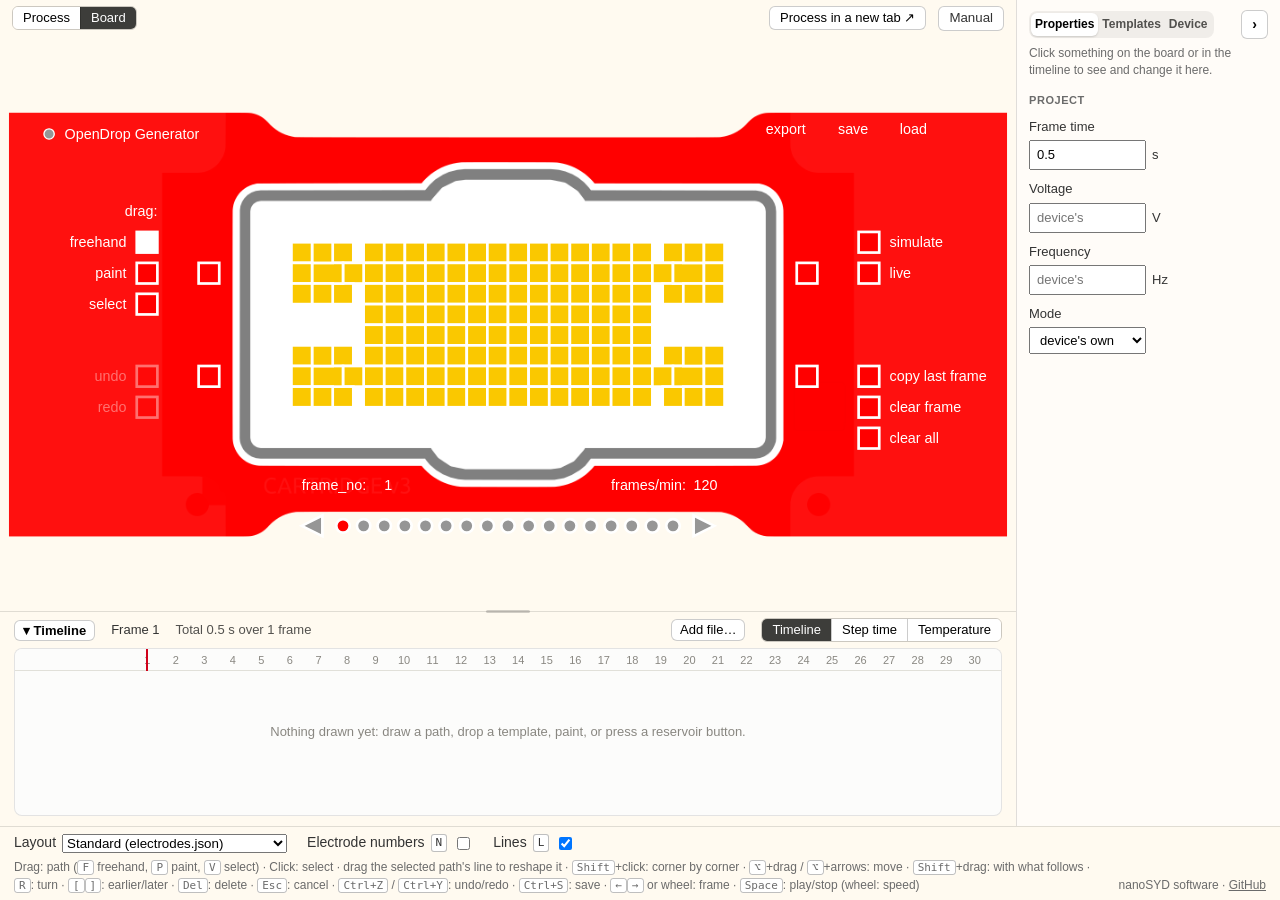
==== commit 0f2cd731: "nanoSYD credit and GitHub link in the app, manual and README The app shows it at the end of the key " ====
--- a/index.html
+++ b/index.html
@@ -294,6 +294,7 @@
     <label>Electrode numbers <kbd>N</kbd> <input type="checkbox" id="numbers"></label>
     <label>Lines <kbd>L</kbd> <input type="checkbox" id="lines"></label>
     <span id="status" role="status" aria-live="polite"></span>
+    <div id="bar-hints">
     <span id="help">
       Drag: path (<kbd>F</kbd> freehand, <kbd>P</kbd> paint, <kbd>V</kbd> select) ·
       Click: select · drag the selected path's line to reshape it · <kbd>Shift</kbd>+click: corner by corner ·
@@ -302,6 +303,9 @@
       <kbd data-pc="Ctrl+Z">⌘Z</kbd> / <kbd data-pc="Ctrl+Y">⇧⌘Z</kbd>: undo/redo · <kbd data-pc="Ctrl+S">⌘S</kbd>: save ·
       <kbd>←</kbd><kbd>→</kbd> or wheel: frame · <kbd>Space</kbd>: play/stop (wheel: speed)
     </span>
+    <span id="credit">nanoSYD software · <a href="https://github.com/ostryJR/NanoSyd_OpenDrop_software" target="_blank" rel="noopener"
+        title="The source code on GitHub (opens in a new tab)">GitHub</a></span>
+    </div>
   </footer>
 
   <input type="file" id="file-input" accept=".json,.odproj.json,application/json" hidden>
--- a/css/app.css
+++ b/css/app.css
@@ -411,6 +411,32 @@
 
 #status.error {
   color: #b00020;
+}
+
+/* The key hints with, in the bottom right corner on their last line, whose software it is and
+   where its code is. A row of its own in the bar, so the hints don't squeeze in beside the
+   message. */
+#bar-hints {
+  display: flex;
+  flex: 1 0 100%;
+  align-items: flex-end;
+  gap: 16px;
+}
+
+#bar-hints #help {
+  flex: 1 1 0;
+  min-width: 0;
+}
+
+#credit {
+  flex: none;
+  color: #6b6b6b;
+  font-size: 12px;
+  white-space: nowrap;
+}
+
+#credit a {
+  color: inherit;
 }
 
 #help {
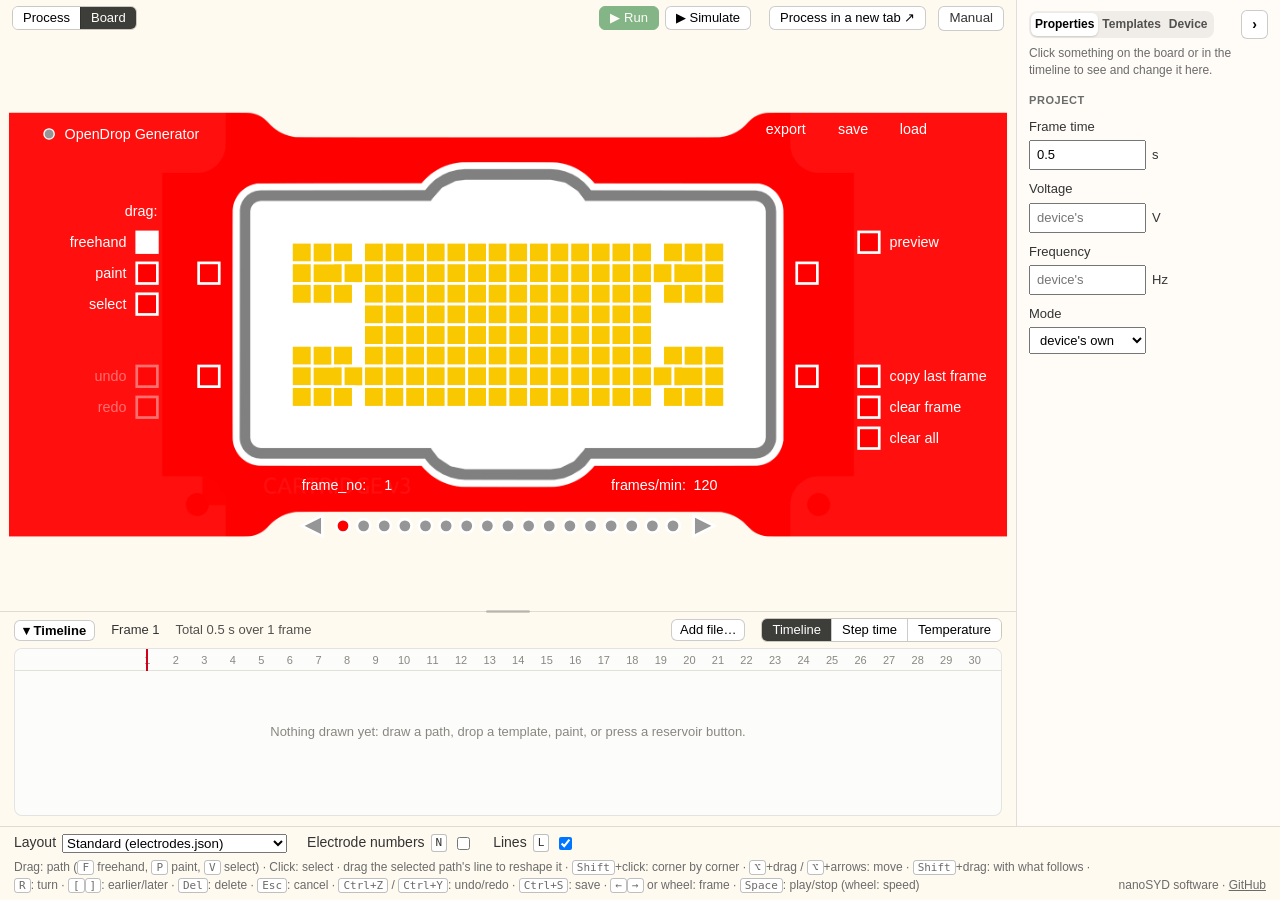
==== commit 0e7f44a3: "▶ Run plays on the OpenDrop, ▶ Simulate only in the browser; no live switch - top bar: ▶ Run (needs " ====
--- a/index.html
+++ b/index.html
@@ -19,7 +19,8 @@
           <span id="viewbar-where"></span>
           <span class="spacer"></span>
           <span id="run-controls" hidden>
-            <button type="button" id="run-start" title="Run the process from Start: each step plays on the board, and you are asked at Measure and Ask tiles. With live on, the OpenDrop follows the run">▶ Run</button>
+            <button type="button" id="run-start" title="Run it on the OpenDrop: each step plays on the board and on the device, and you are asked at Measure and Ask tiles. Connect the device first">▶ Run</button>
+            <button type="button" id="run-sim" title="The same run, only here in the browser: the device does nothing">▶ Simulate</button>
             <button type="button" id="run-pause" hidden>⏸ Pause</button>
             <button type="button" id="run-stop" hidden>■ Stop</button>
             <span id="run-state"></span>
@@ -135,7 +136,7 @@
                 <span id="prop-after-list"></span>
                 <span class="row">
                   <button type="button" id="prop-after-add">+ also wait for…</button>
-                  <label class="inline">then wait <input type="number" id="prop-delay" min="0" max="199" step="1"> frames</label>
+                  <label class="inline">then wait <input type="number" id="prop-delay" min="0" max="199" step="1"> frames <span id="prop-delay-time"></span></label>
                 </span>
               </span>
             </div>
@@ -174,7 +175,7 @@
                 <select id="prop-magnet-on"><option value="on">on</option><option value="off">off</option></select>
               </span>
             </div>
-            <label class="field" id="prop-message-row" title="Shown on the OpenDrop's screen (custom firmware) from this frame on, while live or in a run; empty clears it">Text on the device's screen (up to 20 characters)
+            <label class="field" id="prop-message-row" title="Shown on the OpenDrop's screen (custom firmware) from this frame on, during ▶ Run; empty clears it">Text on the device's screen (up to 20 characters)
               <input type="text" id="prop-message" maxlength="20" placeholder="empty: clears the screen" autocomplete="off">
               <small id="prop-message-count" class="hint">0 / 20</small></label>
             <datalist id="droplet-names"></datalist>
@@ -224,11 +225,11 @@
             opens or the device is plugged in</label>
 
           <section class="device-part" id="device-live-part">
-            <h4>Live</h4>
-            <p class="hint">Switch live on and off with the red <b>live</b> box on the board, under
-              simulate: the device then shows the frame on screen.</p>
+            <h4>Running</h4>
+            <p class="hint"><b>▶ Run</b> at the top plays it on the device; <b>▶ Simulate</b> plays it
+              only here in the browser.</p>
             <div class="row">
-              <button type="button" id="device-alloff" title="Live off, and every electrode off on the device">Switch all off</button>
+              <button type="button" id="device-alloff" title="Every electrode and heater off on the device">Switch all off</button>
             </div>
           </section>
 
@@ -269,7 +270,23 @@
             <p id="device-run-state" class="info"></p>
             <p id="device-seq-note" class="hint">To run on its own, with each frame's time, the device needs
               firmware that takes a whole sequence (protocol 1, see docs/device-protocol.md). Today's
-              firmware only follows live frames: use live and play instead.</p>
+              firmware only follows frames as they come: use ▶ Run at the top instead.</p>
+          </section>
+
+          <section class="device-part" id="device-log-part">
+            <h4>Traffic log</h4>
+            <label class="check"><input type="checkbox" id="serial-log-on"> Log what is sent and what comes back</label>
+            <label class="check"><input type="checkbox" id="serial-log-fold" checked> Fold repeats (the same packet
+              and answer again, temperature readings aside, e.g. the status check every second) into a count</label>
+            <div class="row">
+              <button type="button" id="serial-log-clear">Clear</button>
+              <button type="button" id="serial-log-copy">Copy</button>
+              <button type="button" id="serial-log-save">Save…</button>
+              <span id="serial-log-count" class="info"></span>
+            </div>
+            <div id="serial-log" class="serial-log" aria-label="Traffic log" tabindex="0"></div>
+            <p class="hint">→ sent, ← received, × no answer. Each entry: what it says (as the custom
+              firmware reads it), then the bytes in hex. Nothing is logged while this is off.</p>
           </section>
         </div>
       </div>
@@ -308,7 +325,7 @@
     </div>
   </footer>
 
-  <input type="file" id="file-input" accept=".json,.odproj.json,application/json" hidden>
+  <input type="file" id="file-input" accept=".odproj,.json,application/json" hidden>
   <input type="file" id="template-file" accept=".json,application/json" hidden>
   <input type="file" id="add-file-input" accept=".json,application/json" hidden>
   <div id="drag-ghost" hidden></div>
@@ -325,6 +342,7 @@
   <script src="js/process.js"></script>
   <script src="js/stretch.js"></script>
   <script src="js/schedule.js"></script>
+  <script src="js/clock.js"></script>
   <script src="js/device.js"></script>
   <script src="js/project.js"></script>
   <script src="js/editor.js"></script>
@@ -339,6 +357,7 @@
   <script src="js/processview.js"></script>
   <script src="js/processpanel.js"></script>
   <script src="js/sync.js"></script>
+  <script src="js/seriallog.js"></script>
   <script src="js/devicepanel.js"></script>
   <script src="js/app.js"></script>
 </body>
--- a/css/app.css
+++ b/css/app.css
@@ -144,6 +144,10 @@
   border-color: #1e7d32 !important;
   background: #1e7d32 !important;
   color: #fff;
+}
+
+#run-start.no-device {
+  opacity: 0.55;
 }
 
 #run-state {
@@ -800,6 +804,43 @@
   background: rgba(208, 2, 27, 0.12);
 }
 
+/* While a clip is dragged: its start and end, over every track; solid where another clip ends
+   or starts on the same line. */
+.tl-guide {
+  position: absolute;
+  z-index: 4;
+  width: 0;
+  border-left: 1px dashed var(--accent);
+  pointer-events: none;
+}
+
+.tl-guide.hit {
+  border-left: 2px solid var(--accent);
+}
+
+/* A track's name can be dragged up or down; the line shows where it would go. */
+.tl-head {
+  cursor: grab;
+}
+
+.tl-track.moving {
+  opacity: 0.55;
+}
+
+.tl-track.moving .tl-head {
+  cursor: grabbing;
+}
+
+.tl-drop {
+  position: absolute;
+  z-index: 6;
+  left: 0;
+  right: 0;
+  height: 0;
+  border-top: 3px solid var(--accent);
+  pointer-events: none;
+}
+
 .tl-tip {
   position: absolute;
   z-index: 6;
@@ -1394,6 +1435,10 @@
   font-size: 12px;
 }
 
+#properties #prop-delay-time {
+  color: var(--muted);
+}
+
 #properties .inline input {
   width: 4.5em;
   padding: 2px 4px;
@@ -1579,6 +1624,44 @@
 #device h4 {
   margin: 8px 0 2px;
   font-size: 13px;
+}
+
+/* The traffic log: newest at the bottom, monospace bytes. */
+.serial-log {
+  max-height: 320px;
+  margin-top: 8px;
+  padding: 4px 6px;
+  overflow-y: auto;
+  border: 1px solid rgba(0, 0, 0, 0.15);
+  border-radius: 6px;
+  background: #fff;
+  font-size: 11.5px;
+}
+
+.serial-log:empty {
+  display: none;
+}
+
+.serial-log .log-entry {
+  padding: 3px 0;
+  border-bottom: 1px solid rgba(0, 0, 0, 0.06);
+}
+
+.serial-log .log-head {
+  font-variant-numeric: tabular-nums;
+  font-weight: 600;
+}
+
+.serial-log .out .log-head { color: #1d4ed8; }
+.serial-log .in .log-head { color: #1e7d32; }
+.serial-log .none .log-head,
+.serial-log .extra .log-head { color: #b00020; }
+.serial-log .text .log-head { color: #8a5a00; }
+
+.serial-log .log-bytes {
+  color: #6b6b6b;
+  font-family: ui-monospace, SFMono-Regular, Menlo, monospace;
+  word-break: break-word;
 }
 
 #device-temps {
@@ -2200,6 +2283,7 @@
 
 .tl-bands-head {
   font-weight: 600;
+  cursor: default;
 }
 
 .tl-band {
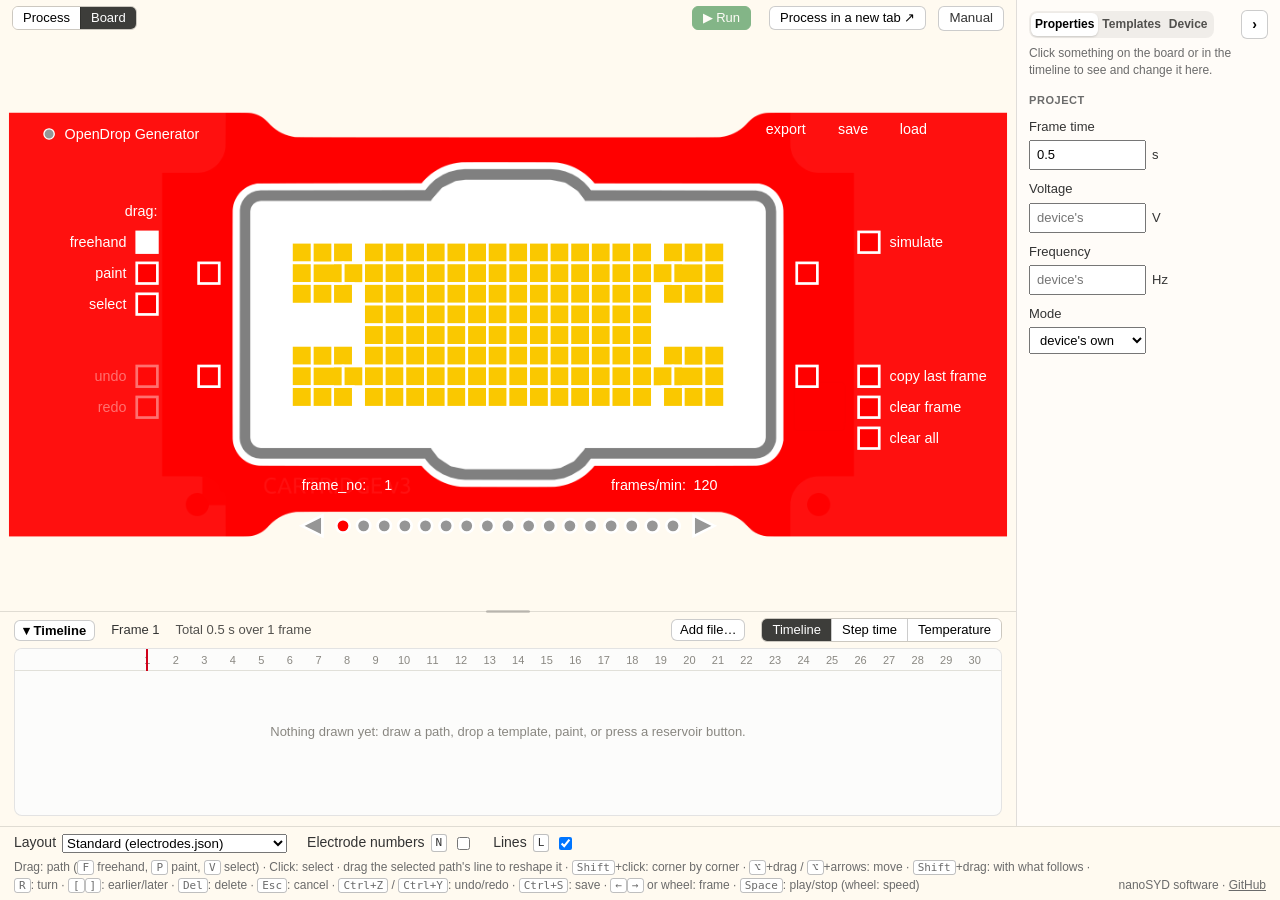
==== commit 2571aa1d: "simulate on the board runs it in the browser; no ▶ Simulate in the top bar - the board's box is "sim" ====
--- a/index.html
+++ b/index.html
@@ -20,7 +20,6 @@
           <span class="spacer"></span>
           <span id="run-controls" hidden>
             <button type="button" id="run-start" title="Run it on the OpenDrop: each step plays on the board and on the device, and you are asked at Measure and Ask tiles. Connect the device first">▶ Run</button>
-            <button type="button" id="run-sim" title="The same run, only here in the browser: the device does nothing">▶ Simulate</button>
             <button type="button" id="run-pause" hidden>⏸ Pause</button>
             <button type="button" id="run-stop" hidden>■ Stop</button>
             <span id="run-state"></span>
@@ -226,8 +225,8 @@
 
           <section class="device-part" id="device-live-part">
             <h4>Running</h4>
-            <p class="hint"><b>▶ Run</b> at the top plays it on the device; <b>▶ Simulate</b> plays it
-              only here in the browser.</p>
+            <p class="hint"><b>▶ Run</b> at the top plays it on the device; <b>simulate</b> on the board
+              plays it only here in the browser.</p>
             <div class="row">
               <button type="button" id="device-alloff" title="Every electrode and heater off on the device">Switch all off</button>
             </div>
